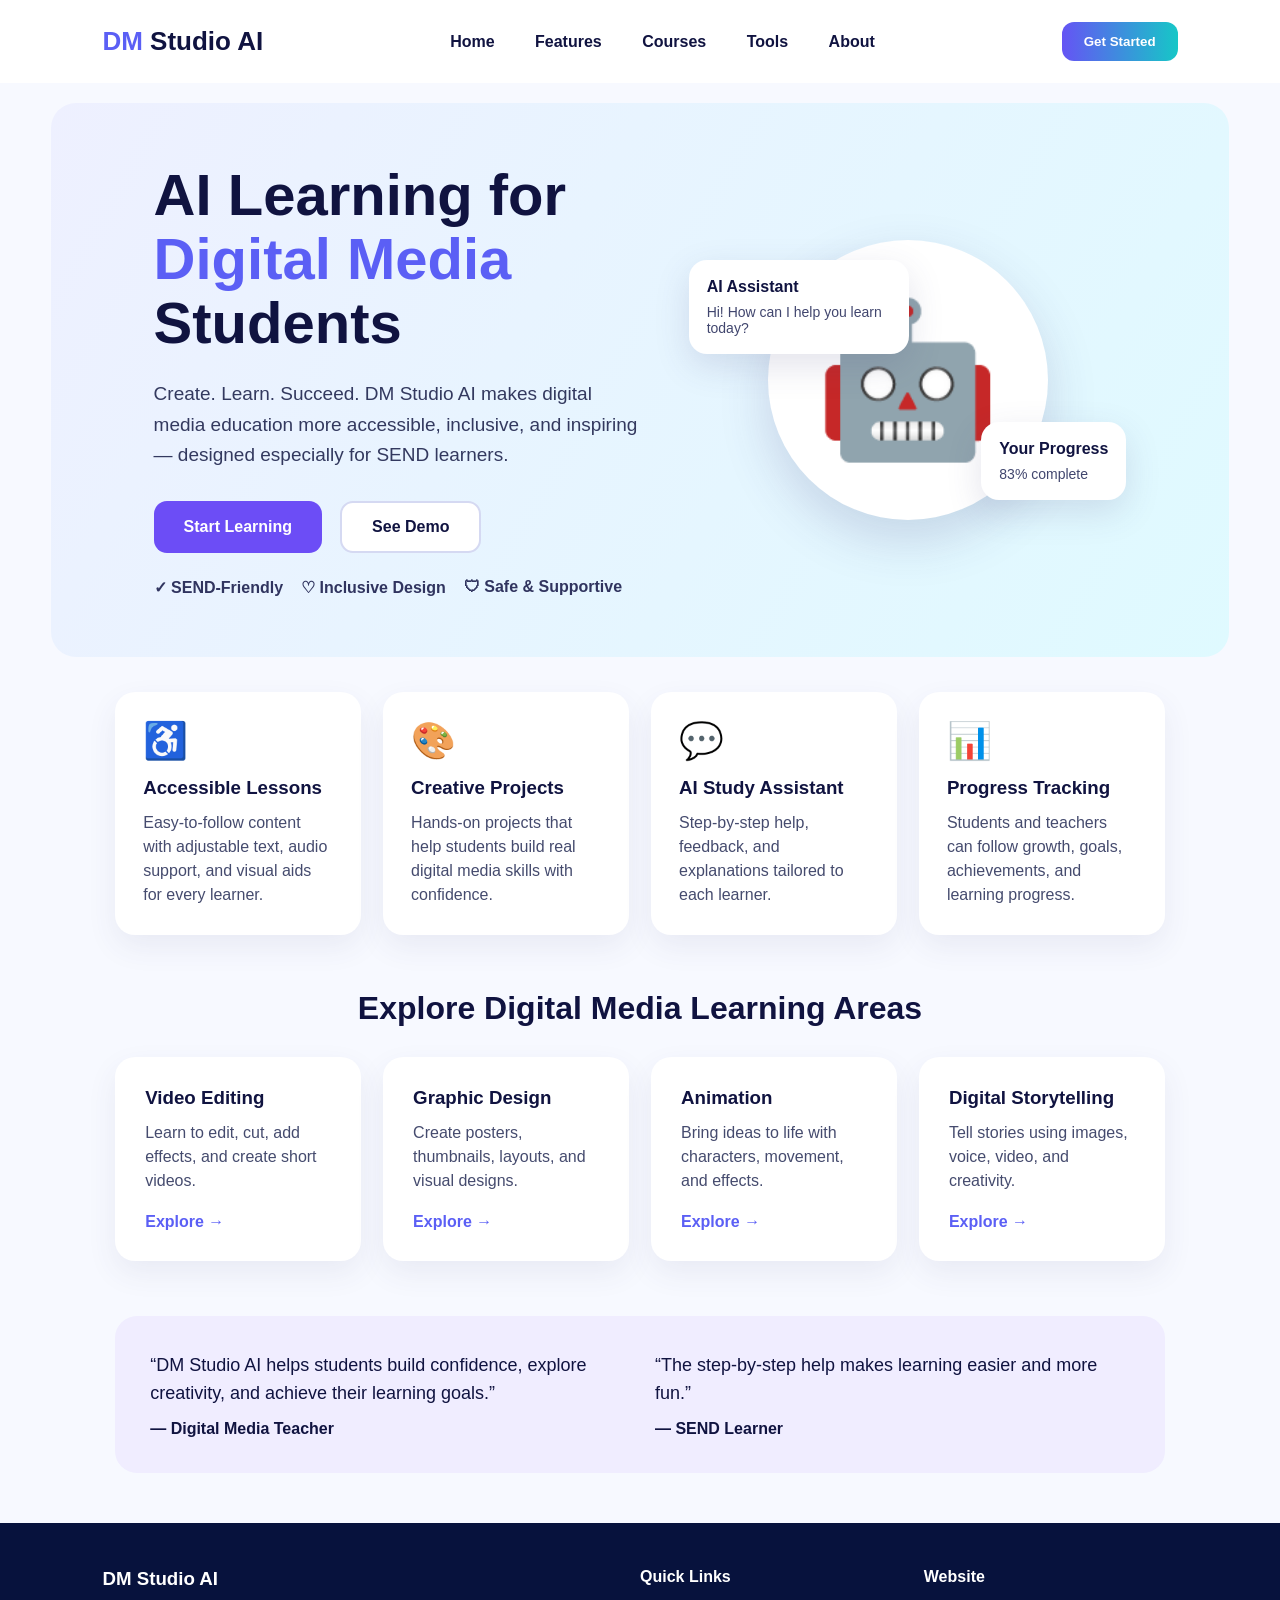
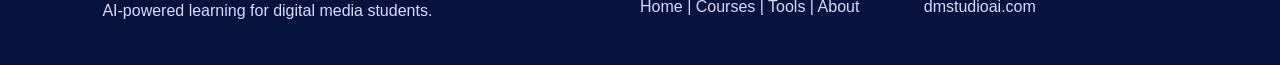
==== index.html @ 789e7529 "Initial DM Studio AI homepage" ====
<!DOCTYPE html>
<html lang="en">
<head>
    <meta charset="UTF-8">
    <meta name="viewport" content="width=device-width, initial-scale=1.0">
    <title>DM Studio AI</title>

    <!-- Link to CSS -->
    <link rel="stylesheet" href="style.css">
</head>
<body>

    <!-- Header / Navigation -->
    <header>
        <div class="logo">
            <span>DM</span> Studio AI
        </div>

        <nav>
            <a href="#">Home</a>
            <a href="#">Features</a>
            <a href="#">Courses</a>
            <a href="#">Tools</a>
            <a href="#">About</a>
        </nav>

        <button class="top-btn">Get Started</button>
    </header>

    <!-- Main Hero Section -->
    <section class="hero">
        <div class="hero-text">
            <h1>AI Learning for <br><span>Digital Media</span> Students</h1>

            <p>
                Create. Learn. Succeed. DM Studio AI makes digital media education
                more accessible, inclusive, and inspiring — designed especially for SEND learners.
            </p>

            <div class="hero-buttons">
                <button class="primary-btn">Start Learning</button>
                <button class="secondary-btn">See Demo</button>
            </div>

            <div class="small-tags">
                <span>✓ SEND-Friendly</span>
                <span>♡ Inclusive Design</span>
                <span>🛡 Safe & Supportive</span>
            </div>
        </div>

        <div class="hero-image">
            <div class="robot">
                🤖
            </div>

            <div class="floating-card card-one">
                <strong>AI Assistant</strong>
                <p>Hi! How can I help you learn today?</p>
            </div>

            <div class="floating-card card-two">
                <strong>Your Progress</strong>
                <p>83% complete</p>
            </div>
        </div>
    </section>

    <!-- Feature Cards -->
    <section class="features">
        <div class="feature-card">
            <div class="icon">♿</div>
            <h3>Accessible Lessons</h3>
            <p>Easy-to-follow content with adjustable text, audio support, and visual aids for every learner.</p>
        </div>

        <div class="feature-card">
            <div class="icon">🎨</div>
            <h3>Creative Projects</h3>
            <p>Hands-on projects that help students build real digital media skills with confidence.</p>
        </div>

        <div class="feature-card">
            <div class="icon">💬</div>
            <h3>AI Study Assistant</h3>
            <p>Step-by-step help, feedback, and explanations tailored to each learner.</p>
        </div>

        <div class="feature-card">
            <div class="icon">📊</div>
            <h3>Progress Tracking</h3>
            <p>Students and teachers can follow growth, goals, achievements, and learning progress.</p>
        </div>
    </section>

    <!-- Learning Areas -->
    <section class="learning">
        <h2>Explore Digital Media Learning Areas</h2>

        <div class="learning-grid">
            <div class="learning-card">
                <h3>Video Editing</h3>
                <p>Learn to edit, cut, add effects, and create short videos.</p>
                <a href="#">Explore →</a>
            </div>

            <div class="learning-card">
                <h3>Graphic Design</h3>
                <p>Create posters, thumbnails, layouts, and visual designs.</p>
                <a href="#">Explore →</a>
            </div>

            <div class="learning-card">
                <h3>Animation</h3>
                <p>Bring ideas to life with characters, movement, and effects.</p>
                <a href="#">Explore →</a>
            </div>

            <div class="learning-card">
                <h3>Digital Storytelling</h3>
                <p>Tell stories using images, voice, video, and creativity.</p>
                <a href="#">Explore →</a>
            </div>
        </div>
    </section>

    <!-- Testimonials -->
    <section class="testimonial">
        <div>
            <p>
                “DM Studio AI helps students build confidence, explore creativity,
                and achieve their learning goals.”
            </p>
            <strong>— Digital Media Teacher</strong>
        </div>

        <div>
            <p>
                “The step-by-step help makes learning easier and more fun.”
            </p>
            <strong>— SEND Learner</strong>
        </div>
    </section>

    <!-- Footer -->
    <footer>
        <div>
            <h3>DM Studio AI</h3>
            <p>AI-powered learning for digital media students.</p>
        </div>

        <div>
            <h4>Quick Links</h4>
            <p>Home | Courses | Tools | About</p>
        </div>

        <div>
            <h4>Website</h4>
            <p>dmstudioai.com</p>
        </div>
    </footer>

    <!-- Link to JavaScript -->
    <script src="script.js"></script>
</body>
</html>
---- style.css ----
/* General page settings */
* {
    margin: 0;
    padding: 0;
    box-sizing: border-box;
}

body {
    font-family: Arial, Helvetica, sans-serif;
    background: #f7f9ff;
    color: #101340;
}

/* Header */
header {
    width: 100%;
    padding: 22px 8%;
    display: flex;
    justify-content: space-between;
    align-items: center;
    background: white;
}

.logo {
    font-size: 26px;
    font-weight: bold;
    color: #101340;
}

.logo span {
    color: #5b5ff5;
}

nav a {
    text-decoration: none;
    color: #101340;
    margin: 0 18px;
    font-weight: 600;
}

nav a:hover {
    color: #5b5ff5;
}

.top-btn {
    background: linear-gradient(90deg, #6554f4, #16c7c7);
    color: white;
    border: none;
    padding: 12px 22px;
    border-radius: 12px;
    font-weight: bold;
    cursor: pointer;
}

/* Hero Section */
.hero {
    margin: 20px auto;
    width: 92%;
    min-height: 470px;
    background: linear-gradient(120deg, #eef0ff, #dffaff);
    border-radius: 25px;
    display: flex;
    align-items: center;
    justify-content: space-between;
    padding: 60px 8%;
    position: relative;
    overflow: hidden;
}

.hero-text {
    width: 50%;
}

.hero-text h1 {
    font-size: 58px;
    line-height: 1.1;
    margin-bottom: 25px;
}

.hero-text h1 span {
    color: #5b5ff5;
}

.hero-text p {
    font-size: 19px;
    line-height: 1.6;
    margin-bottom: 30px;
    color: #33395f;
}

.hero-buttons {
    display: flex;
    gap: 18px;
    margin-bottom: 25px;
}

.primary-btn,
.secondary-btn {
    padding: 15px 30px;
    border-radius: 13px;
    font-size: 16px;
    font-weight: bold;
    cursor: pointer;
}

.primary-btn {
    background: #6c4df6;
    color: white;
    border: none;
}

.secondary-btn {
    background: white;
    color: #101340;
    border: 2px solid #d5d9f2;
}

.small-tags {
    display: flex;
    flex-wrap: wrap;
    gap: 18px;
    font-weight: bold;
    color: #30345f;
}

/* Hero Robot Area */
.hero-image {
    width: 45%;
    position: relative;
    display: flex;
    justify-content: center;
    align-items: center;
}

.robot {
    width: 280px;
    height: 280px;
    background: white;
    border-radius: 50%;
    font-size: 150px;
    display: flex;
    justify-content: center;
    align-items: center;
    box-shadow: 0 20px 50px rgba(60, 60, 120, 0.18);
}

.floating-card {
    position: absolute;
    background: white;
    padding: 18px;
    border-radius: 18px;
    box-shadow: 0 12px 35px rgba(70, 70, 120, 0.15);
    max-width: 220px;
}

.floating-card p {
    margin-top: 8px;
    font-size: 14px;
    color: #41466e;
}

.card-one {
    top: 20px;
    left: 0;
}

.card-two {
    bottom: 20px;
    right: 0;
}

/* Features */
.features {
    width: 82%;
    margin: 35px auto;
    display: grid;
    grid-template-columns: repeat(4, 1fr);
    gap: 22px;
}

.feature-card {
    background: white;
    padding: 28px;
    border-radius: 20px;
    box-shadow: 0 12px 30px rgba(60, 60, 120, 0.08);
}

.icon {
    font-size: 36px;
    margin-bottom: 15px;
}

.feature-card h3 {
    margin-bottom: 12px;
}

.feature-card p {
    color: #454b6e;
    line-height: 1.5;
}

/* Learning Areas */
.learning {
    width: 82%;
    margin: 55px auto;
    text-align: center;
}

.learning h2 {
    font-size: 32px;
    margin-bottom: 30px;
}

.learning-grid {
    display: grid;
    grid-template-columns: repeat(4, 1fr);
    gap: 22px;
}

.learning-card {
    background: white;
    padding: 30px;
    border-radius: 20px;
    text-align: left;
    box-shadow: 0 12px 30px rgba(60, 60, 120, 0.08);
}

.learning-card h3 {
    margin-bottom: 12px;
    color: #101340;
}

.learning-card p {
    color: #454b6e;
    margin-bottom: 20px;
    line-height: 1.5;
}

.learning-card a {
    text-decoration: none;
    color: #5b5ff5;
    font-weight: bold;
}

/* Testimonial */
.testimonial {
    width: 82%;
    margin: 50px auto;
    background: #f0edff;
    padding: 35px;
    border-radius: 22px;
    display: grid;
    grid-template-columns: 1fr 1fr;
    gap: 30px;
}

.testimonial p {
    font-size: 18px;
    line-height: 1.6;
    margin-bottom: 12px;
}

/* Footer */
footer {
    background: #07123d;
    color: white;
    padding: 45px 8%;
    display: grid;
    grid-template-columns: 2fr 1fr 1fr;
    gap: 30px;
}

footer h3,
footer h4 {
    margin-bottom: 12px;
}

footer p {
    color: #d7dbff;
}

/* Responsive design for smaller screens */
@media (max-width: 900px) {
    header {
        flex-direction: column;
        gap: 18px;
    }

    nav {
        display: flex;
        flex-wrap: wrap;
        justify-content: center;
    }

    .hero {
        flex-direction: column;
        text-align: center;
    }

    .hero-text,
    .hero-image {
        width: 100%;
    }

    .hero-text h1 {
        font-size: 40px;
    }

    .hero-buttons,
    .small-tags {
        justify-content: center;
    }

    .features,
    .learning-grid,
    .testimonial,
    footer {
        grid-template-columns: 1fr;
    }
}
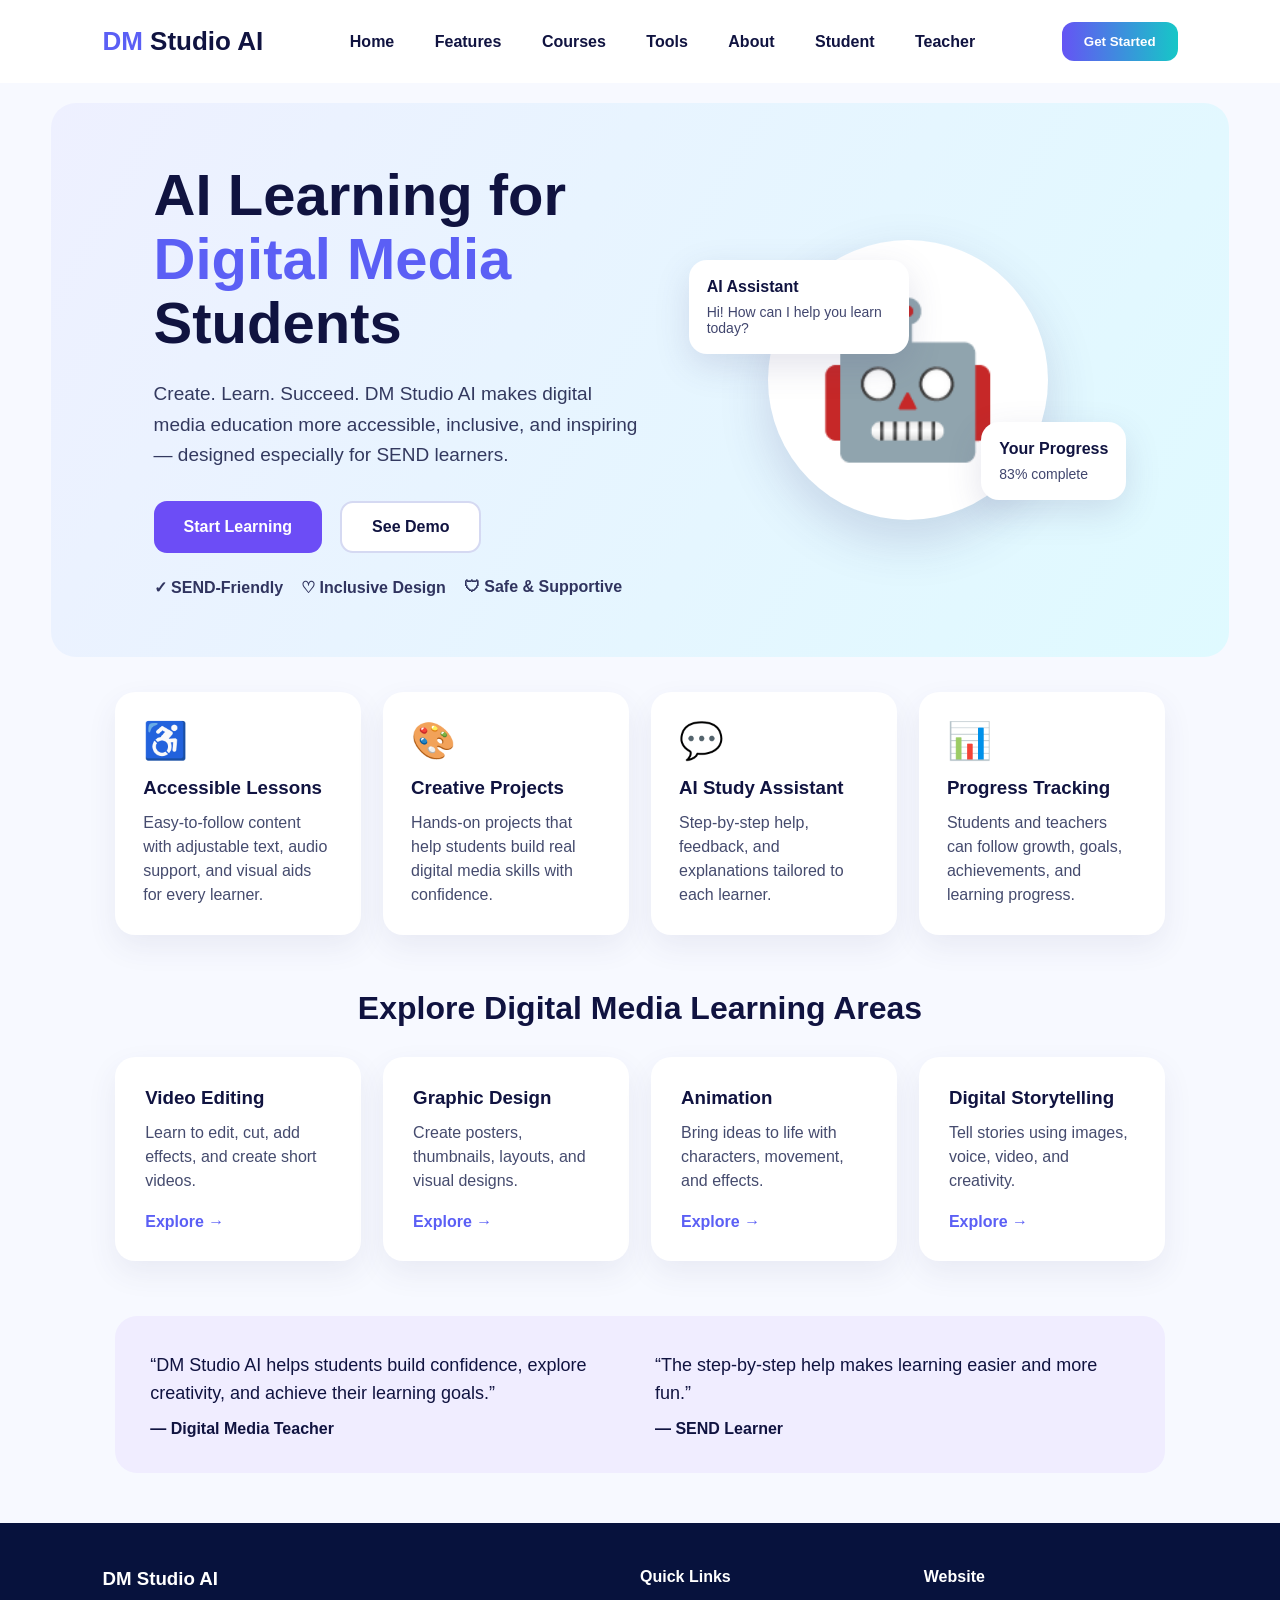
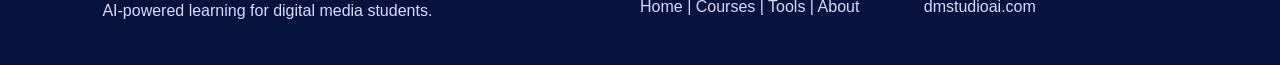
==== commit 5df1c6bf: "Add courses tools about and dashboard pages" ====
--- a/index.html
+++ b/index.html
@@ -16,12 +16,14 @@
             <span>DM</span> Studio AI
         </div>
 
-        <nav>
-            <a href="#">Home</a>
-            <a href="#">Features</a>
-            <a href="#">Courses</a>
-            <a href="#">Tools</a>
-            <a href="#">About</a>
+       <nav>
+            <a href="index.html">Home</a>
+            <a href="#features">Features</a>
+            <a href="courses.html">Courses</a>
+            <a href="tools.html">Tools</a>
+            <a href="about.html">About</a>
+            <a href="student-dashboard.html">Student</a>
+            <a href="teacher-dashboard.html">Teacher</a>
         </nav>
 
         <button class="top-btn">Get Started</button>
@@ -67,7 +69,7 @@
     </section>
 
     <!-- Feature Cards -->
-    <section class="features">
+    <section class="features" id="features">
         <div class="feature-card">
             <div class="icon">♿</div>
             <h3>Accessible Lessons</h3>
--- a/style.css
+++ b/style.css
@@ -317,4 +317,171 @@
     footer {
         grid-template-columns: 1fr;
     }
+}
+
+/* General page hero for extra pages */
+.page-hero,
+.dashboard-hero {
+    width: 92%;
+    margin: 25px auto;
+    padding: 70px 8%;
+    background: linear-gradient(120deg, #eef0ff, #dffaff);
+    border-radius: 25px;
+    text-align: center;
+}
+
+.page-hero h1,
+.dashboard-hero h1 {
+    font-size: 48px;
+    margin-bottom: 20px;
+    color: #101340;
+}
+
+.page-hero p,
+.dashboard-hero p {
+    max-width: 760px;
+    margin: 0 auto;
+    font-size: 19px;
+    line-height: 1.6;
+    color: #33395f;
+}
+
+/* Page cards */
+.page-grid {
+    width: 82%;
+    margin: 45px auto;
+    display: grid;
+    grid-template-columns: repeat(4, 1fr);
+    gap: 22px;
+}
+
+.page-card {
+    background: white;
+    padding: 30px;
+    border-radius: 20px;
+    box-shadow: 0 12px 30px rgba(60, 60, 120, 0.08);
+}
+
+.page-card h3 {
+    margin-bottom: 12px;
+    color: #101340;
+}
+
+.page-card p {
+    color: #454b6e;
+    line-height: 1.6;
+    margin-bottom: 20px;
+}
+
+.small-btn {
+    padding: 11px 20px;
+    font-size: 14px;
+}
+
+/* About page */
+.about-section {
+    width: 82%;
+    margin: 45px auto;
+    background: white;
+    padding: 45px;
+    border-radius: 22px;
+    box-shadow: 0 12px 30px rgba(60, 60, 120, 0.08);
+}
+
+.about-text h2 {
+    margin-top: 25px;
+    margin-bottom: 12px;
+    color: #101340;
+}
+
+.about-text h2:first-child {
+    margin-top: 0;
+}
+
+.about-text p,
+.about-text li {
+    font-size: 17px;
+    color: #454b6e;
+    line-height: 1.7;
+}
+
+.about-text ul {
+    margin-left: 25px;
+    margin-top: 12px;
+}
+
+/* Dashboards */
+.dashboard-layout {
+    width: 82%;
+    margin: 45px auto;
+    display: grid;
+    grid-template-columns: repeat(2, 1fr);
+    gap: 24px;
+}
+
+.dashboard-card {
+    background: white;
+    padding: 30px;
+    border-radius: 20px;
+    box-shadow: 0 12px 30px rgba(60, 60, 120, 0.08);
+}
+
+.dashboard-card h2 {
+    margin-bottom: 15px;
+    color: #101340;
+}
+
+.dashboard-card p,
+.dashboard-card li {
+    color: #454b6e;
+    line-height: 1.7;
+}
+
+.dashboard-card ul {
+    margin-left: 22px;
+}
+
+.large-card {
+    grid-column: span 2;
+}
+
+.progress-bar {
+    width: 100%;
+    height: 16px;
+    background: #e2e5f5;
+    border-radius: 20px;
+    margin: 18px 0;
+    overflow: hidden;
+}
+
+.progress-fill {
+    width: 75%;
+    height: 100%;
+    background: linear-gradient(90deg, #6554f4, #16c7c7);
+}
+
+.dashboard-card input {
+    width: 100%;
+    padding: 14px;
+    border: 2px solid #d5d9f2;
+    border-radius: 12px;
+    margin: 15px 0;
+    font-size: 15px;
+}
+
+/* Responsive pages */
+@media (max-width: 900px) {
+    .page-grid,
+    .dashboard-layout {
+        grid-template-columns: 1fr;
+    }
+
+    .large-card {
+        grid-column: span 1;
+    }
+
+    .page-hero h1,
+    .dashboard-hero h1 {
+        font-size: 36px;
+    }
 }
